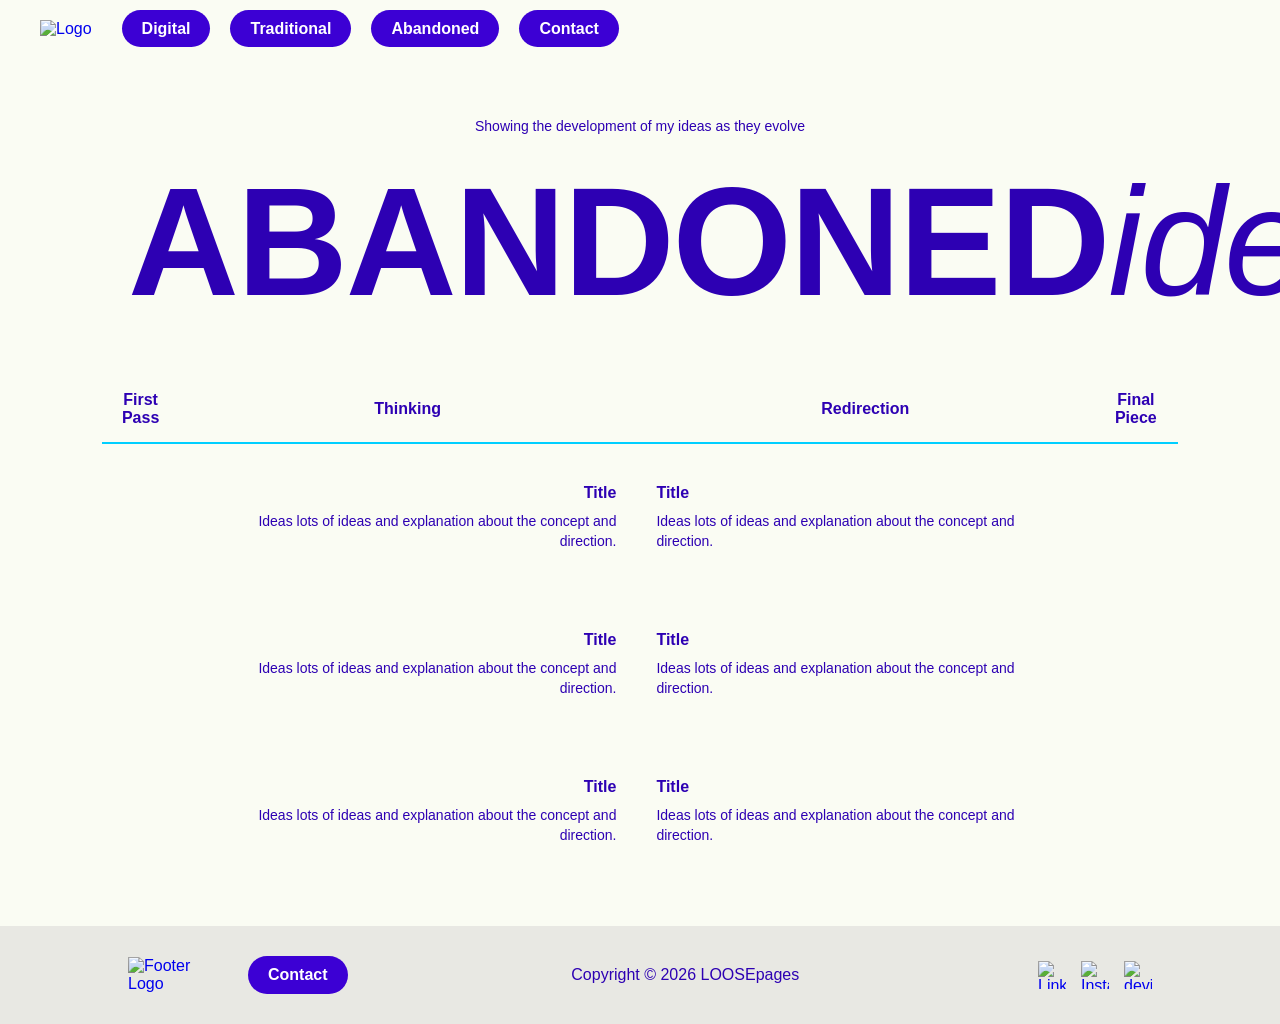
==== abandoned.html @ e3949454 "Add files via upload" ====
<!DOCTYPE html>
<html lang="en">
<head>
    <meta charset="UTF-8">
    <title>Abandoned Ideas</title>
    <link rel="stylesheet" href="loosepagesstyle.css">
</head>
<body>

<!-- NAV -->
<header class="navbar">
    <div class="nav-container">
       <div class="nav-left">
        <a href="index.html" class="logo">
            <img src="Favicon.svg" alt="Logo">
        </a>

        <nav>
            <ul class="nav-links">
                <li><a href="digitalwork.html">Digital</a></li>
                <li><a href="traditionalwork.html">Traditional</a></li>
                <li><a href="abandoned.html">Abandoned</a></li>
                <li><a href="contact.html">Contact</a></li>
            </ul>
        </nav>
    </div>
    </div>
</header>

<!-- PAGE HEADER -->
<section class="abandoned-header">
    <p class="subtitle">Showing the development of my ideas as they evolve</p>
    <h1 class="abandoned-title">
        ABANDONED<span>ideas</span>
    </h1>
</section>

<!-- MAIN TABLE CONTENT -->
<section class="abandoned-content">
    <table class="ideas-table">

        <thead>
            <tr>
                <th>First Pass</th>
                <th>Thinking</th>
                <th>Redirection</th>
                <th>Final Piece</th>
            </tr>
        </thead>

        <tbody>

            <!-- ROW 1 -->
            <tr>
                <td>
                    <div class="image-box">
                        <img src="Digital/digital (32).webp" alt="">
                    </div>
                </td>

                <td class="text-cellleft">
                    <h4>Title</h4>
                    <p>Ideas lots of ideas and explanation about the concept and direction.</p>
                </td>

                <td class="text-cellright">
                    <h4>Title</h4>
                    <p>Ideas lots of ideas and explanation about the concept and direction.</p>
                </td>

                <td>
                    <div class="image-box">
                        <img src="Digital/digital (40).webp" alt="">
                    </div>
                </td>
            </tr>

            <!-- ROW 2 -->
            <tr>
                <td>
                    <div class="image-box">
                        <img src="Digital/digital (27).webp" alt="">
                    </div>
                </td>

                <td class="text-cellleft">
                    <h4>Title</h4>
                    <p>Ideas lots of ideas and explanation about the concept and direction.</p>
                </td>

                <td class="text-cellright">
                    <h4>Title</h4>
                    <p>Ideas lots of ideas and explanation about the concept and direction.</p>
                </td>

                <td>
                    <div class="image-box">
                        <img src="Digital/digital (20).webp" alt="">
                    </div>
                </td>
            </tr>

            <tr>
                <td>
                    <div class="image-box">
                        <img src="Digital/digital (43).jpg" alt="">
                    </div>
                </td>

                <td class="text-cellleft">
                    <h4>Title</h4>
                    <p>Ideas lots of ideas and explanation about the concept and direction.</p>
                </td>

                <td class="text-cellright">
                    <h4>Title</h4>
                    <p>Ideas lots of ideas and explanation about the concept and direction.</p>
                </td>

                <td>
                    <div class="image-box">
                        <img src="Digital/digital (43).jpg" alt="">
                    </div>
                </td>
            </tr>

        </tbody>
    </table>
</section>

<!-- FOOTER -->
<footer>
    <div class="footer-left">
        <a href="index.html">
            <img src="Favicon.svg" alt="Footer Logo">
        </a>
        <a href="contact.html" class="footer-contact">Contact</a>
    </div>

    <div class="footer-center">
        <p>Copyright © 2026 LOOSEpages</p>
    </div>

    <div class="footer-right">
        <a href="https://www.linkedin.com/in/kaylani-reyes-816a67248"><img src="LI.svg" alt="LinkedIn"></a>
        <a href="https://www.instagram.com/wollypog_/"><img src="IG.svg" alt="Instagram"></a>
        <a href="https://www.deviantart.com/wollypog"><img src="Deviant.svg" alt="deviantart"></a>
    </div>
</footer>

</body>
</html>
---- loosepagesstyle.css ----
/* =============== GLOBAL =============== */
* {
    margin: 0;
    padding: 0;
    box-sizing: border-box;
}

body {
    font-family: Arial, Helvetica, sans-serif;
    background-color: #FAFCF3;
    color: #2d00b3;
}

a {
    text-decoration: none;
}

/* =============== NAVBAR =============== */
.navbar {
    position: sticky;
    top: 0;
    background-color: #FAFCF3;
    padding: 20px 40px;
    z-index: 1000;
}

.nav-container {
    display: flex;
    justify-content: flex-start;
    align-items: center;
}

.nav-left {
    display: flex;
    align-items: center;
    gap: 30px;
}

.logo img {
    width: 50px;
}

.nav-links {
    display: flex;
    gap: 20px;
    list-style: none;
    font-weight: bold;
}

.nav-links a {
    background-color: #3c00d4;
    color: white;
    padding: 10px 20px;
    border-radius: 25px;
    transition: 0.3s;
}

.nav-links a:hover {
    background-color: #26008a;
}

/* =============== HERO =============== */
.hero {
  margin-top: 30px;
     background-color: #F5F5F5; 
    border-radius: 12px;       
box-shadow: 9px 4px 20.9px 9px rgba(47, 0, 159, 0.17);
padding-top: 2%;
}

.hero-content {
    display: flex;
    flex-wrap: wrap;
    align-items: center;
    gap: 50px;
    padding-left: 200px;
}

.hero-image img {
    max-width: 500px;
    width: auto;
}

.hero-text {
    max-width: 500px;
}

.hero-text h1 {
    font-size: 40px;
    margin-bottom: 20px;
}

.hero-text p {
    margin-bottom: 15px;
}

.cta-button {
    display: inline-block;
    background-color: #3c00d4;
    color: white;
    padding: 15px 30px;
    border-radius: 30px;
    margin-top: 15px;
    font-weight: bold;
}

/* =============== TITLE SECTION =============== */
.title-section {
    padding: 80px 10%;
}

.big-title {
    font-size: clamp(60px, 20vw, 210px);
    text-align: center;
    line-height: 1;
    font-weight: bold;
        font-style: italic;
    margin-bottom: 40px;
    text-align: center; 
}

.big-title span {
    font-weight:lighter;
    font-style: italic;
margin-bottom: 40px;
    font-size: clamp(60px, 20vw, 210px);
    text-align: center;
    line-height: 1;
}

.about-grid {
    display: flex;
    flex-wrap: wrap;
    gap: 60px;
    padding-top: 5%;
}

.about-text {
    flex: 2;
    padding-right: 5%;
}

.recent {
    flex: 1;
    border-left: 3px solid #00cfff;
    padding-left: 20px;
}

/* =============== IMAGE GRID =============== */
.image-grid {
    display: flex;
    flex-wrap: wrap;
    gap: 40px;
    padding: 80px 10%;
    align-items: flex-start;
}

.small-grid {
    display: grid;
    grid-template-columns: repeat(2, 1fr);
    gap: 30px;
}

.small-grid img,
.large-image img {
    width: 100%;
}

.large-image {
    flex: 1;
}

/* =============== FOOTER =============== */
footer {
    display: flex;
    justify-content: space-between;
    align-items: center;
    padding: 30px 10%;
    background-color: #e8e8e3;
    flex-wrap: wrap;
    gap: 20px;
}

/* LEFT SIDE */
.footer-left {
    display: flex;
    align-items: center;
    gap: 20px;
}

.footer-left img {
    width: 100px;
    height: auto;
    display: block;
}

/* CONTACT BUTTON */
.footer-contact {
    background-color: #3c00d4;
    color: white;
    padding: 10px 20px;
    border-radius: 25px;
    font-weight: bold;
}

/* RIGHT SIDE ICONS */
.footer-right {
    display: flex;
    align-items: center;
}

.footer-right img {
    width: 28px;
    height: 28px;
    margin-left: 15px;
    display: block;
}
/* ===================================== */
/* ========== CONTACT PAGE ============= */
/* ===================================== */

/* Contact Hero Section */
.contact-hero {
    padding: 60px 10%;
}

.contact-title {
    font-size: clamp(60px, 12vw, 160px);
    font-weight: bold;
    line-height: 0.9;
    text-align: center;

}

.contact-title span {
    font-weight: lighter;
    font-style: italic;
     text-align: center;
}

.contact-intro {
    margin-top: 20px;
    max-width: 800px;
    align-content: center;

}

/* Contact Form Section */
.contact-section {
    display: flex;
    flex-wrap: wrap;
    gap: 60px;
    padding: 60px 10%;
    background-color: #F5F5F5;
}

.contact-image img {
    width: 100%;
    max-width: 500px;
}

.contact-form-wrapper {
    flex: 1;
}

form {
    display: flex;
    flex-direction: column;
    gap: 20px;
}

.name-row {
    display: flex;
    gap: 20px;
}

.form-group {
    display: flex;
    flex-direction: column;
    flex: 1;
}

label {
    font-weight: bold;
    margin-bottom: 6px;
}

input,
textarea {
    padding: 12px;
    border-radius: 8px;
    border: 1px solid #ccc;
    font-size: 14px;
}

input:focus,
textarea:focus {
    outline: none;
    border-color: #3c00d4;
}

.submit-btn {
    margin-top: 20px;
    padding: 15px;
    background-color: #3c00d4;
    color: white;
    border: none;
    border-radius: 30px;
    font-size: 16px;
    font-weight: bold;
    cursor: pointer;
}

.submit-btn:hover {
    background-color: #26008a;
}

/* Contact Links Section */
.contact-links {
    padding: 60px 10%;
    display: flex;
    flex-direction: column;
    gap: 20px;
}

.contact-links a {
    font-size: 28px;
    text-decoration: underline;
}

/* ===================================== */
/* ========== CAROUSEL ================= */
/* ===================================== */

.carousel{
    display: flex;
    width: 100%;
    padding-top: 3%;
    overflow-x: auto;
}

.carousel::-webkit-scrollbar {display: none;} 

.carousel-trackdigital {
    display: flex;
    gap: 15px;
    animation: spin 80s infinite linear;
}
.carousel-tracktraditional {
    display: flex;
    gap: 15px;
    animation: spin 35s infinite linear;
}

.carousel-item {
    flex: 0 0 5em;}
.carousel-item img {
    max-height: 30em;
    min-height: 30em;
    width:fit-content;
}

@keyframes spin{from {translate: 0;}
                to {translate: -50%;}
            }

.gallery-title-section {
    padding: 0% 10%;
}

.gallery-title {
    font-size: clamp(60px, 12vw, 150px);
    font-weight: bold;
    line-height: 1;
}

.gallery-title span {
    font-weight: lighter;
    font-style: italic;
}

.gallery-sub {
    margin-top: 10px;
}

/* ===================================== */
/* ========== MASONRY GALLERY ========== */
/* ===================================== */

.masonry-gallery {
    column-count: 3;
    column-gap: 30px;
    padding: 60px 10%;
}

.gallery-item {
    break-inside:auto;
    margin-bottom: 40px;
}

.gallery-item img {
    width: 100%;
    display: block;
}

.gallery-meta {
    text-align: left;
    margin-top: 10px;
}

.gallery-meta h4 {
    margin-bottom: 3px;
}

/* ================= ABANDONED PAGE ================= */

.abandoned-header {
    text-align: center;
    padding: 60px 10% 20px;
}

.subtitle {
    font-size: 14px;
    margin-bottom: 20px;
}

.abandoned-title {
 font-size: clamp(60px, 12vw, 160px);
    font-weight: bold;
    letter-spacing: -2px;
    padding-left: 0%;
}

.abandoned-title span {
    font-style: italic;
    font-weight: lighter;
}

/* TABLE STYLING */

.abandoned-content {
    padding: 40px 8%;
}

.ideas-table {
    width: 100%;
    border-collapse: collapse;
}

.ideas-table thead th {
    text-align: center;
    font-weight: bold;
    padding-bottom: 15px;
    border-bottom: 2px solid #00cfff;
}

.ideas-table td {
    padding: 40px 20px;
    vertical-align: top;
}

/* Image Boxes */

.image-box {
    padding: 10px;
}

.image-box img {
    width: 100%;
    height: auto;
    display: block;
}

/* Text Cells */

.text-cellleft h4 {
    font-weight: bold;
    margin-bottom: 10px;
    text-align: right;
}

.text-cellleft p {
    font-size: 14px;
    line-height: 1.4;
    text-align: right;
}

.text-cellright h4 {
    font-weight: bold;
    margin-bottom: 10px;
}

.text-cellright p {
    font-size: 14px;
    line-height: 1.4;
}


/* =============== RESPONSIVE =============== */
@media (max-width: 900px) {
    .big-title {
        font-size: 60px;
    }

    .hero-content {
        flex-direction: column;
        text-align: left;
    }

    .image-grid {
        flex-direction: column;
    }

    footer {
        flex-direction: column;
        text-align: center;
    }

    /* Contact Responsive */
.contact-section {
    flex-direction: column;
}

.name-row {
    flex-direction: column;
}

.contact-title {
    text-align: left;
}

.masonry-gallery {
    column-count: 1;
}

.carousel-section {
    flex-direction: column;
}
}
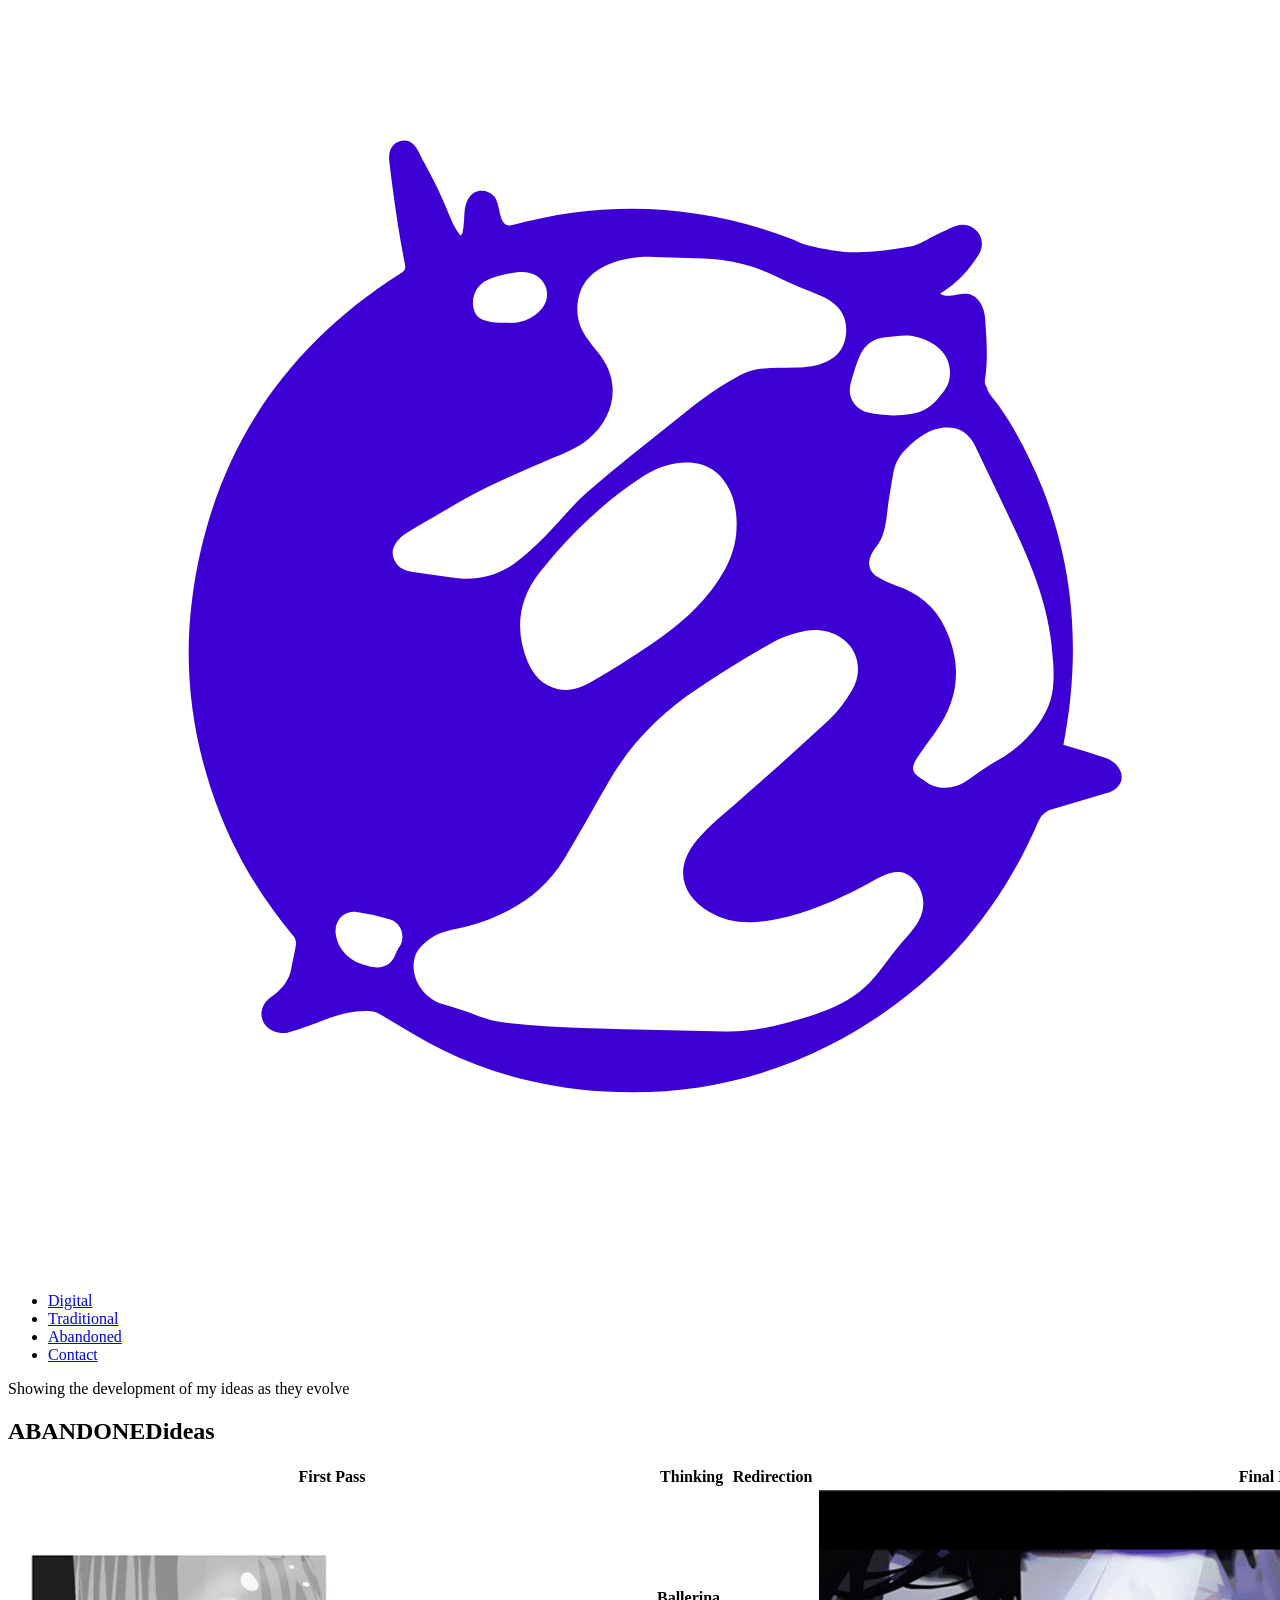
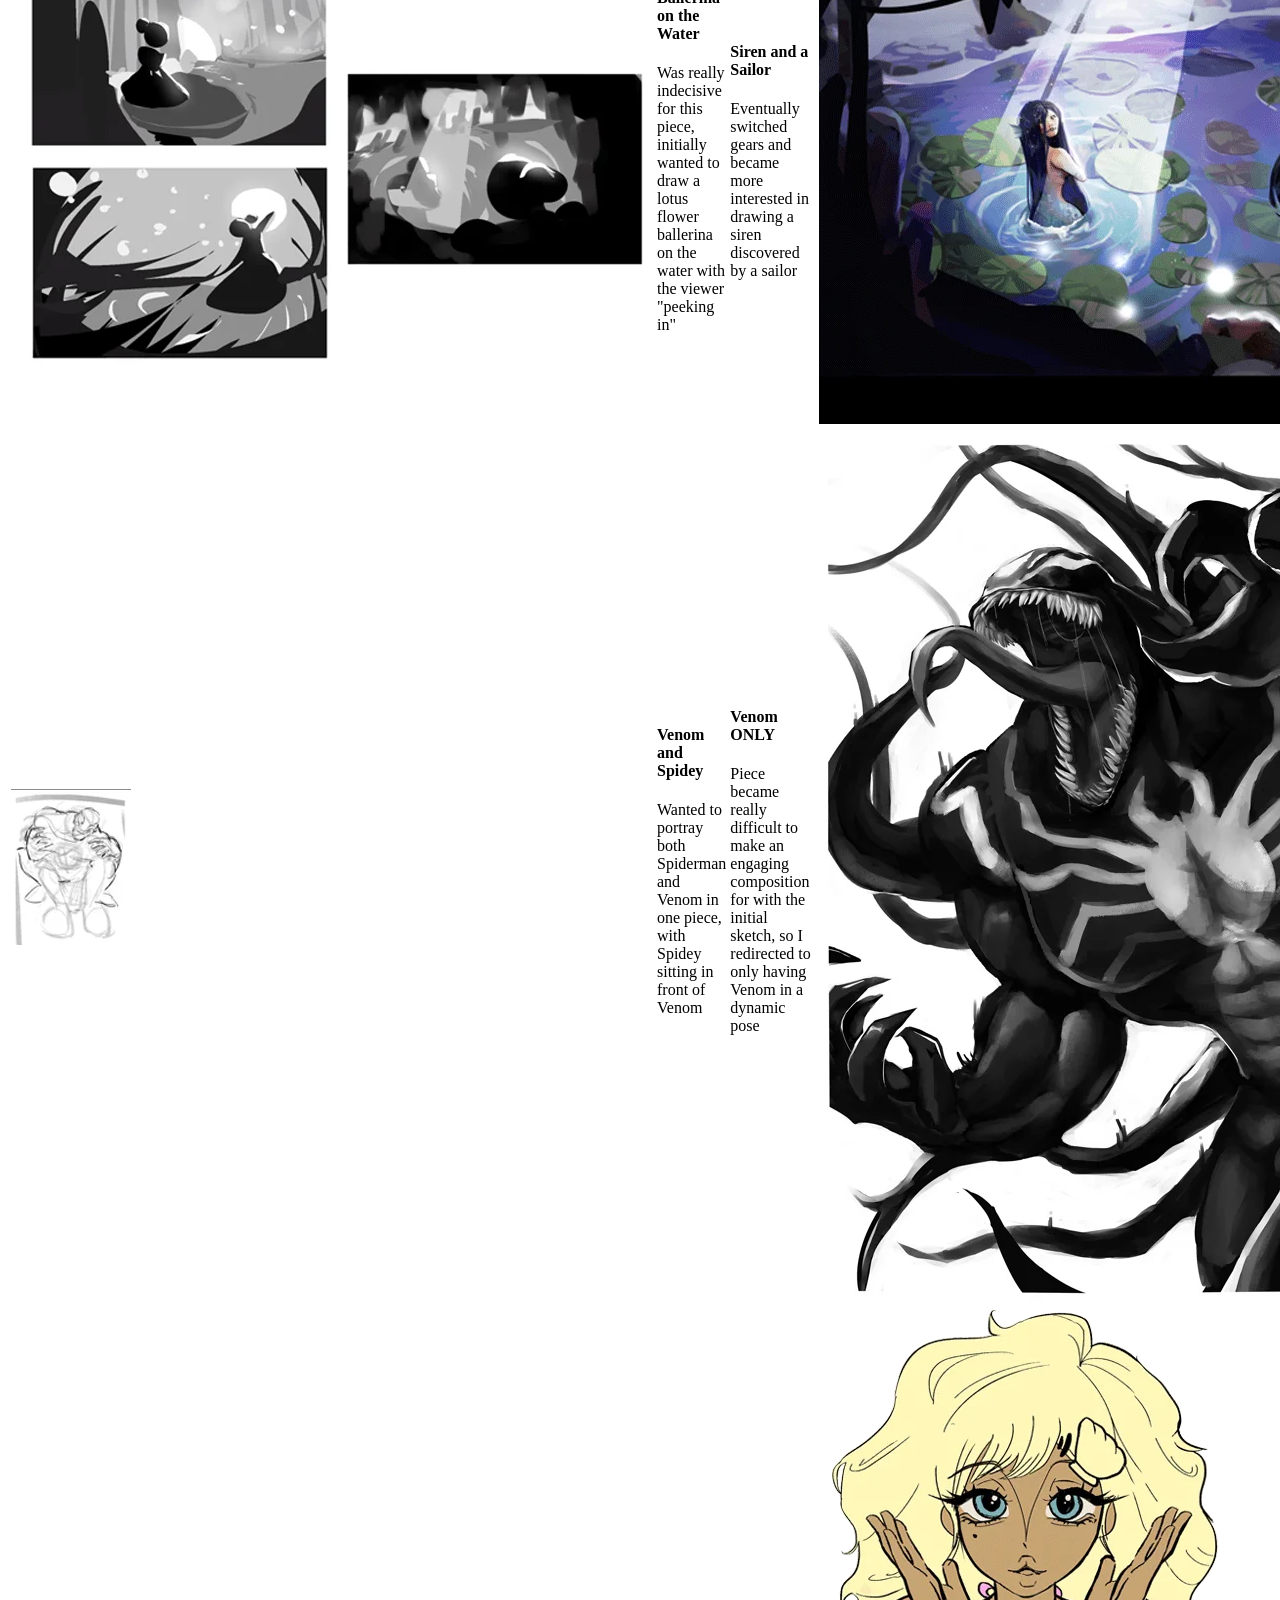
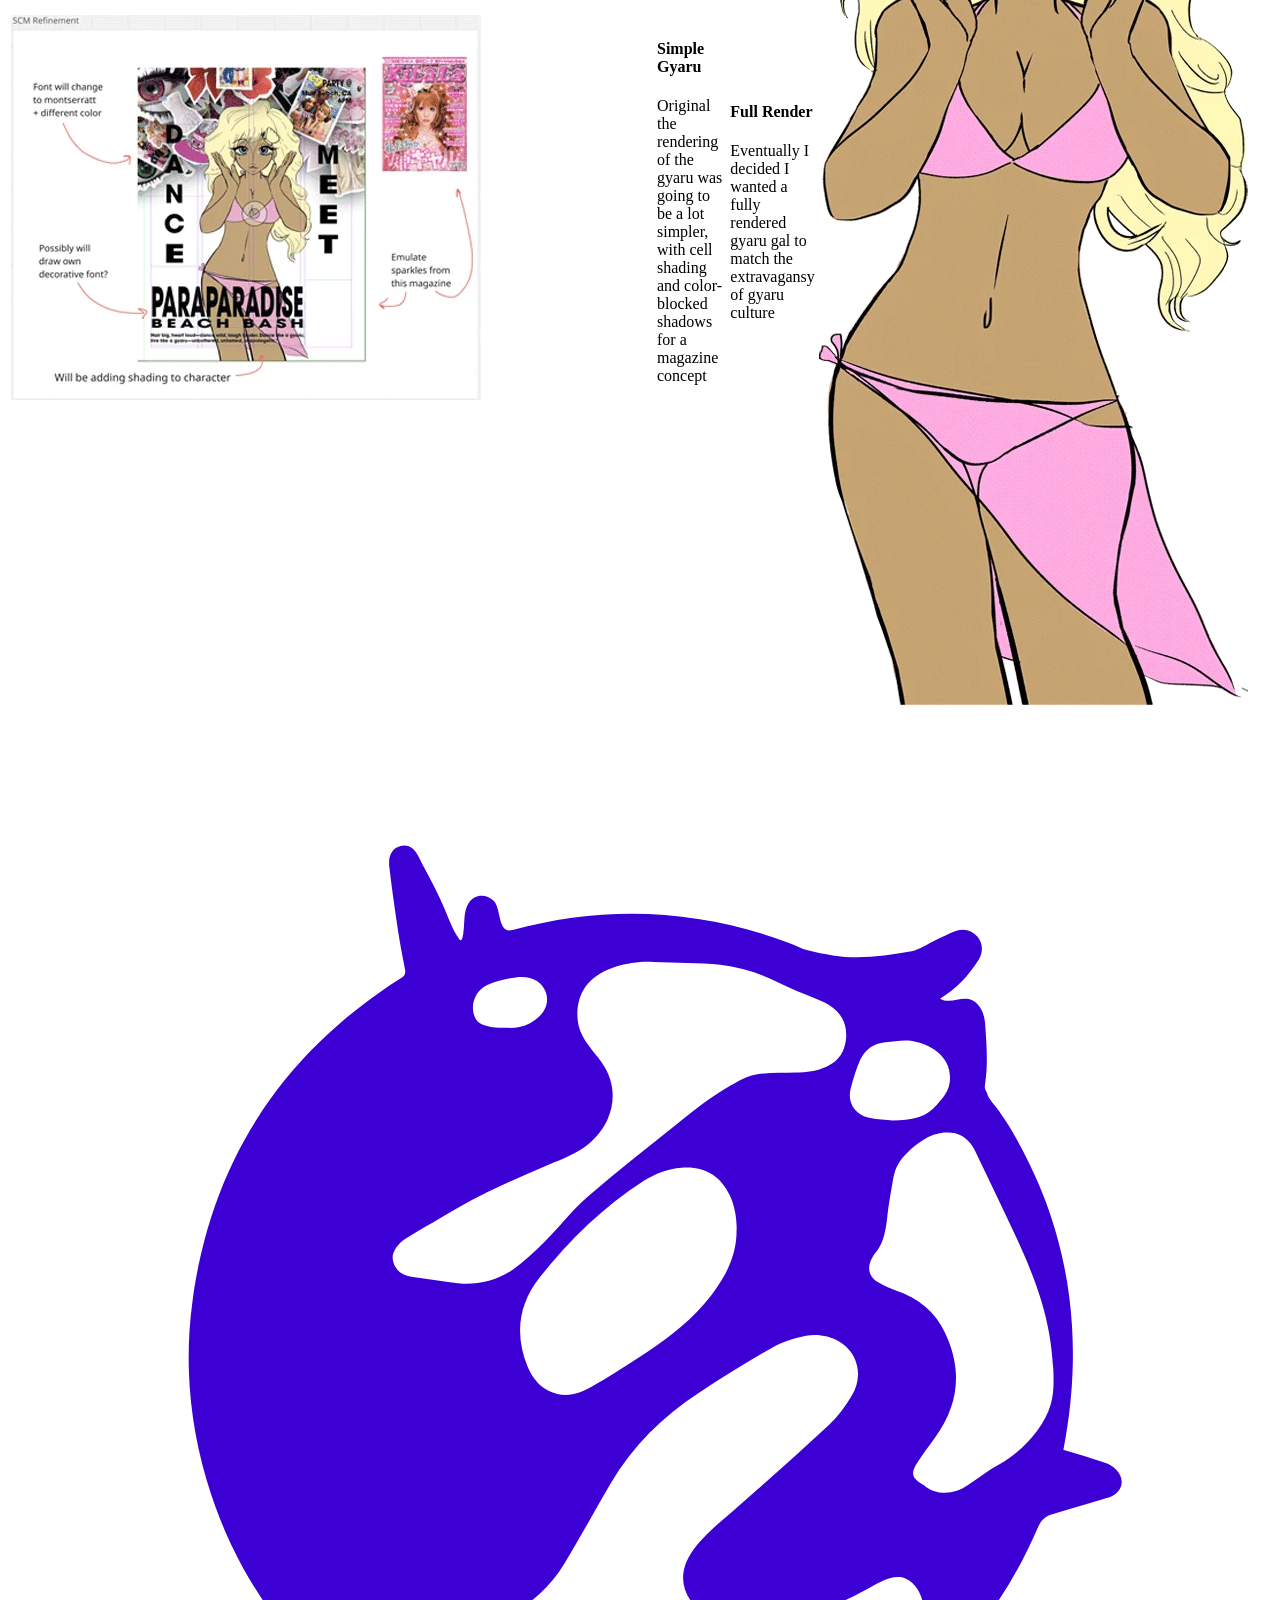
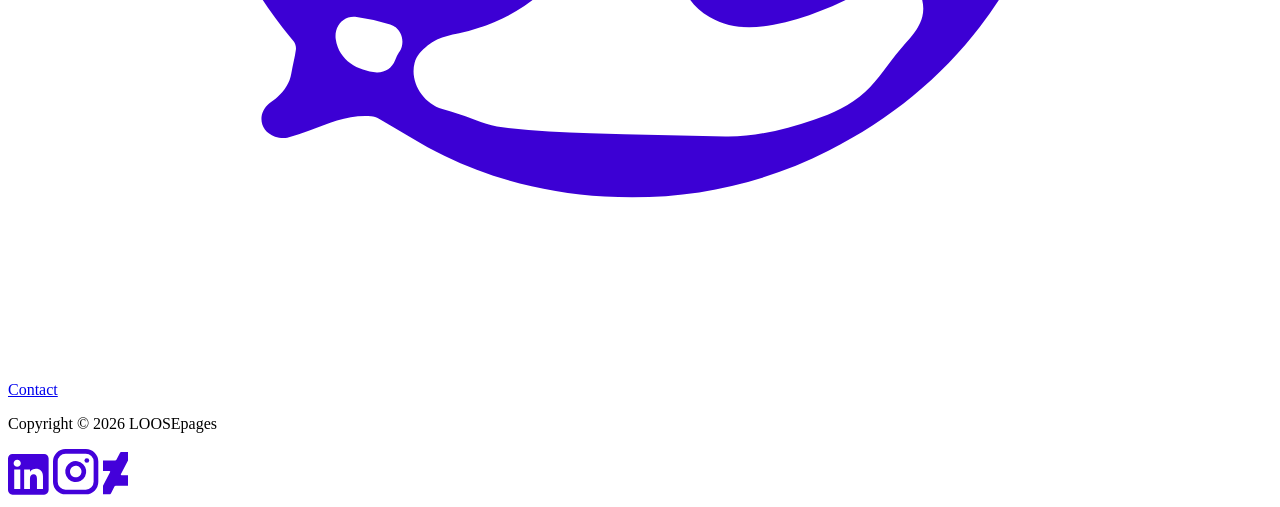
==== commit 1bb279e7: "Add files via upload" ====
--- a/abandoned.html
+++ b/abandoned.html
@@ -4,6 +4,7 @@
     <meta charset="UTF-8">
     <title>Abandoned Ideas</title>
     <link rel="stylesheet" href="loosepagesstyle.css">
+    <link rel="icon" type="image/x-icon" href="Favicon.svg">
 </head>
 <body>
 
@@ -59,13 +60,17 @@
                 </td>
 
                 <td class="text-cellleft">
-                    <h4>Title</h4>
-                    <p>Ideas lots of ideas and explanation about the concept and direction.</p>
+                    <h4>Ballerina on the Water</h4>
+                    <p>Was really indecisive for this piece,
+                       initially wanted to draw a lotus flower ballerina on the water
+                       with the viewer "peeking in"
+                    </p>
                 </td>
 
                 <td class="text-cellright">
-                    <h4>Title</h4>
-                    <p>Ideas lots of ideas and explanation about the concept and direction.</p>
+                    <h4>Siren and a Sailor</h4>
+                    <p>Eventually switched gears and became more interested in 
+                        drawing a siren discovered by a sailor</p>
                 </td>
 
                 <td>
@@ -84,13 +89,17 @@
                 </td>
 
                 <td class="text-cellleft">
-                    <h4>Title</h4>
-                    <p>Ideas lots of ideas and explanation about the concept and direction.</p>
+                    <h4>Venom and Spidey</h4>
+                    <p>Wanted to portray both Spiderman and Venom in one piece, with Spidey
+                        sitting in front of Venom
+                    </p>
                 </td>
 
                 <td class="text-cellright">
-                    <h4>Title</h4>
-                    <p>Ideas lots of ideas and explanation about the concept and direction.</p>
+                    <h4>Venom ONLY</h4>
+                    <p>Piece became really difficult to make an engaging composition for with the initial sketch,
+                         so I redirected to only having Venom in a dynamic pose
+                    </p>
                 </td>
 
                 <td>
@@ -103,32 +112,39 @@
             <tr>
                 <td>
                     <div class="image-box">
-                        <img src="Digital/digital (43).jpg" alt="">
+                        <img src="Digital/digital (28).webp" alt="">
                     </div>
                 </td>
 
                 <td class="text-cellleft">
-                    <h4>Title</h4>
-                    <p>Ideas lots of ideas and explanation about the concept and direction.</p>
+                    <h4>Simple Gyaru</h4>
+                    <p>Original the rendering of the gyaru was going to be a lot simpler, 
+                        with cell shading and color-blocked shadows for a magazine concept
+                    </p>
                 </td>
 
                 <td class="text-cellright">
-                    <h4>Title</h4>
-                    <p>Ideas lots of ideas and explanation about the concept and direction.</p>
+                    <h4>Full Render</h4>
+                    <p>Eventually I decided I wanted a fully rendered gyaru gal to match the
+                        extravagansy of gyaru culture
+                    </p>
                 </td>
 
                 <td>
                     <div class="image-box">
-                        <img src="Digital/digital (43).jpg" alt="">
+                        <img src="Digital/digital (2).webp" alt="">
                     </div>
                 </td>
             </tr>
-
+            
         </tbody>
     </table>
 </section>
 
-<!-- FOOTER -->
+
+
+</body>
+
 <footer>
     <div class="footer-left">
         <a href="index.html">
@@ -147,6 +163,4 @@
         <a href="https://www.deviantart.com/wollypog"><img src="Deviant.svg" alt="deviantart"></a>
     </div>
 </footer>
-
-</body>
 </html>
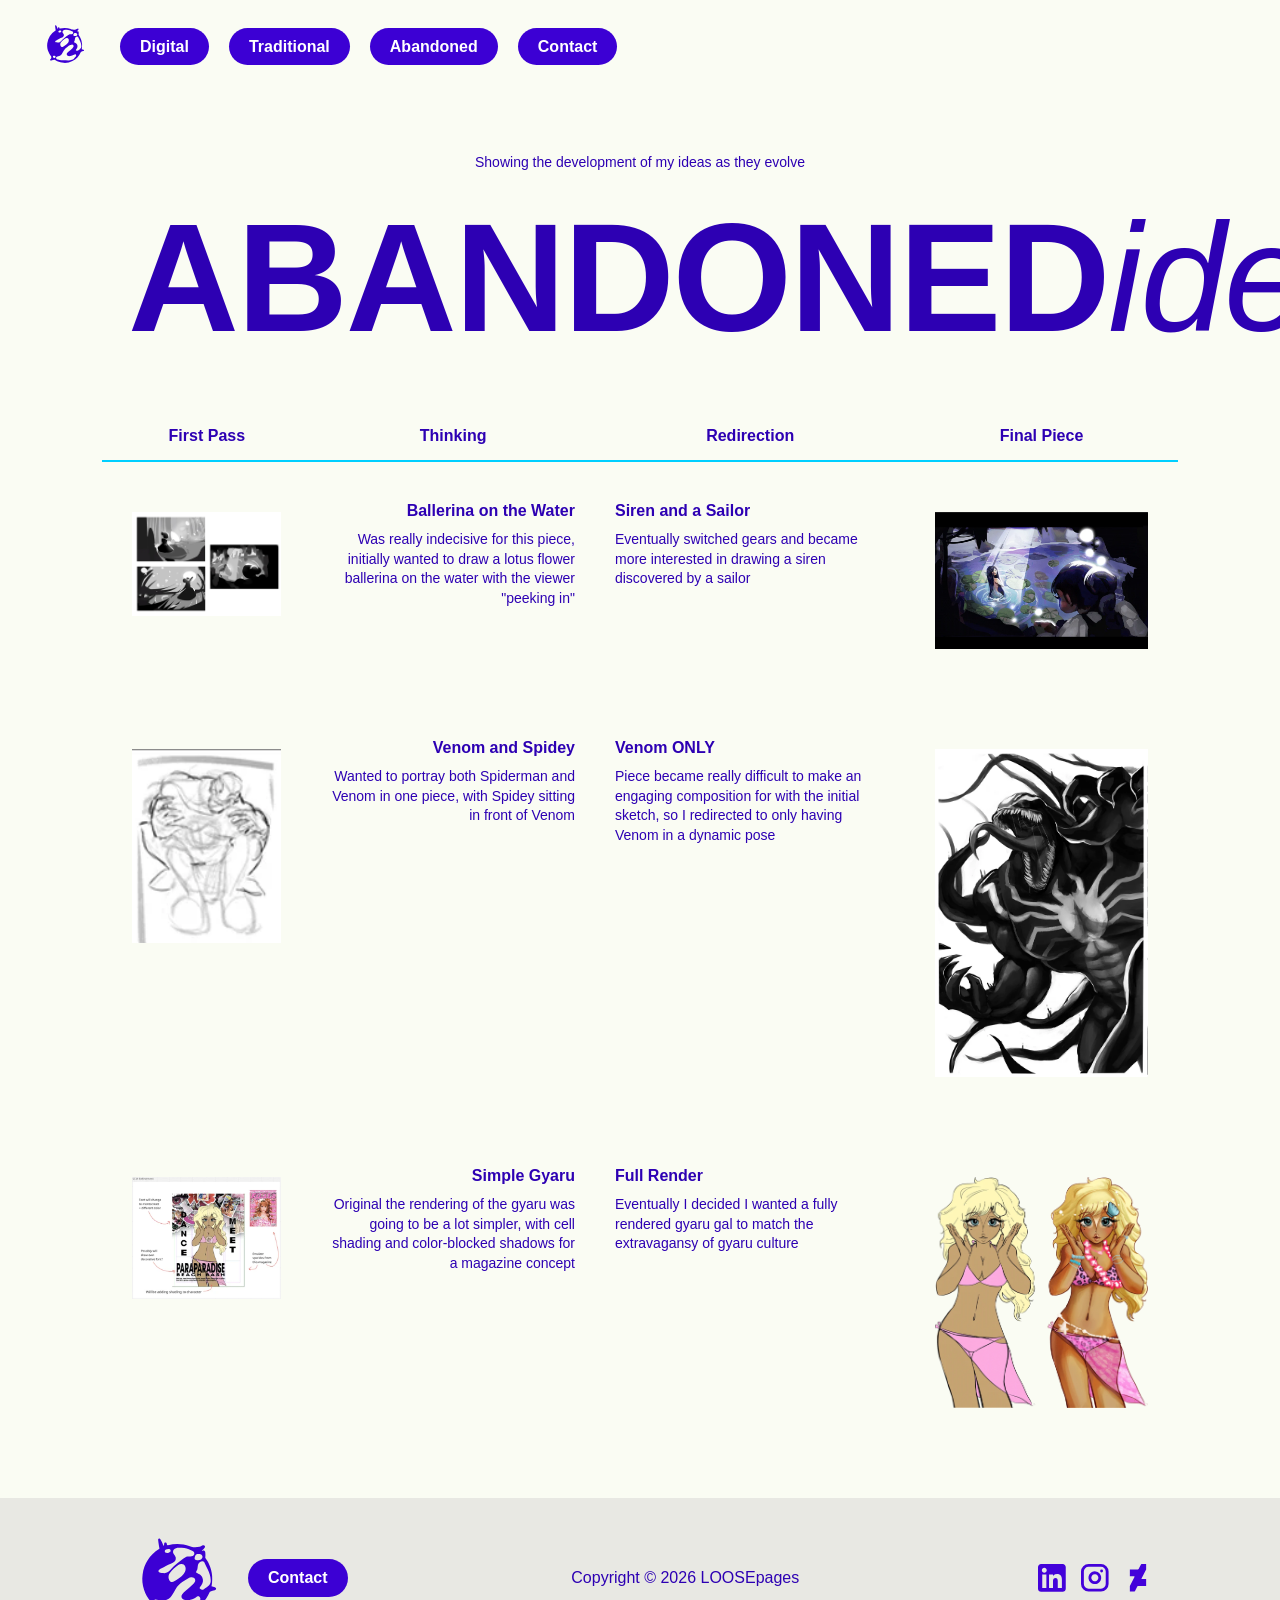
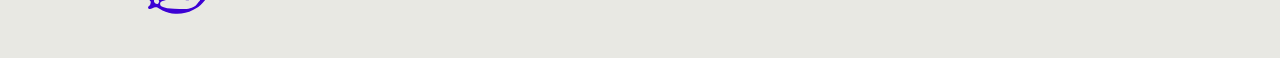
==== commit 22b7d64a: "Add files via upload" ====
--- a/abandoned.html
+++ b/abandoned.html
@@ -3,6 +3,17 @@
 <head>
     <meta charset="UTF-8">
     <title>Abandoned Ideas</title>
+    
+<!-- Google tag (gtag.js) -->
+<script async src="https://www.googletagmanager.com/gtag/js?id=G-NQSBV1KRGG"></script>
+<script>
+  window.dataLayer = window.dataLayer || [];
+  function gtag(){dataLayer.push(arguments);}
+  gtag('js', new Date());
+
+  gtag('config', 'G-NQSBV1KRGG');
+</script>
+    
     <link rel="stylesheet" href="loosepagesstyle.css">
     <link rel="icon" type="image/x-icon" href="Favicon.svg">
 </head>
--- a/loosepagesstyle.css
+++ b/loosepagesstyle.css
@@ -0,0 +1,558 @@
+/* =============== GLOBAL =============== */
+* {
+    margin: 0;
+    padding: 0;
+    box-sizing: border-box;
+}
+
+body {
+    font-family: Arial, Helvetica, sans-serif;
+    background-color: #FAFCF3;
+    color: #2d00b3;
+}
+
+a {
+    text-decoration: none;
+}
+
+/* =============== NAVBAR =============== */
+.navbar {
+    position: sticky;
+    top: 0;
+    background-color: #FAFCF3;
+    padding: 20px 40px;
+    z-index: 1000;
+}
+
+.nav-container {
+    display: flex;
+    justify-content: flex-start;
+    align-items: center;
+}
+
+.nav-left {
+    display: flex;
+    align-items: center;
+    gap: 30px;
+}
+
+.logo img {
+    width: 50px;
+}
+
+.nav-links {
+    display: flex;
+    gap: 20px;
+    list-style: none;
+    font-weight: bold;
+}
+
+.nav-links a {
+    background-color: #3c00d4;
+    color: white;
+    padding: 10px 20px;
+    border-radius: 25px;
+    transition: 0.3s;
+}
+
+.nav-links a:hover {
+    background-color: #26008a;
+}
+
+/* =============== HERO =============== */
+.hero {
+  margin-top: 30px;
+     background-color: #F5F5F5; 
+    border-radius: 12px;       
+box-shadow: 9px 4px 20.9px 9px rgba(47, 0, 159, 0.17);
+padding-top: 2%;
+}
+
+.hero-content {
+    display: flex;
+    flex-wrap: wrap;
+    align-items: center;
+    gap: 50px;
+    padding-left: 200px;
+}
+
+.hero-image img {
+    max-width: 500px;
+    width: auto;
+}
+
+
+.hero-text h1 {
+    font-size: 70px;
+    margin-bottom: 20px;
+}
+
+.hero-text p {
+    font-size: 20px;
+    margin-bottom: 15px;
+    max-width: 700px;
+}
+
+.cta-button {
+    display: inline-block;
+    background-color: #3c00d4;
+    color: white;
+    padding: 15px 30px;
+    border-radius: 80px;
+    margin-top: 15px;
+    font-weight: bold;
+    font-size: 24px;
+}
+
+/* =============== TITLE SECTION =============== */
+.title-section {
+    padding: 80px 10%;
+}
+
+.big-title {
+    font-size: clamp(60px, 20vw, 210px);
+    text-align: center;
+    line-height: 1;
+    font-weight: bold;
+        font-style: italic;
+    margin-bottom: 40px;
+    text-align: center; 
+}
+
+.big-title span {
+    font-weight:lighter;
+    font-style: italic;
+margin-bottom: 40px;
+    font-size: clamp(60px, 20vw, 210px);
+    text-align: center;
+    line-height: 1;
+}
+
+.about-grid {
+    display: flex;
+    flex-wrap: wrap;
+    gap: 60px;
+    padding-top: 5%;
+}
+
+.about-text {
+    flex: 2;
+    padding-right: 5%;
+}
+
+.recent {
+    flex: 1;
+    border-left: 3px solid #00cfff;
+    padding-left: 20px;
+}
+
+/* =============== IMAGE GRID =============== */
+.image-grid {
+    display: flex;
+    flex-wrap: wrap;
+    gap: 40px;
+    padding: 80px 10%;
+    align-items: flex-start;
+}
+
+.small-grid {
+    display: grid;
+    grid-template-columns: repeat(2, 1fr);
+    gap: 30px;
+        max-width: 40%;
+}
+
+#decor-grid {rotate: 90deg;
+    max-width: 80%;
+           }
+#decor-gridR {rotate: 270deg;
+            max-width: 80%}
+
+
+.small-grid img,
+.large-image img {
+    width: 100%;
+}
+
+.large-image {
+    flex: 1;
+        max-width: 50%;
+        margin: auto;
+}
+
+/* =============== FOOTER =============== */
+footer {
+    display: flex;
+    justify-content: space-between;
+    align-items: center;
+    padding: 30px 10%;
+    background-color: #e8e8e3;
+    flex-wrap: wrap;
+    gap: 20px;
+}
+
+/* LEFT SIDE */
+.footer-left {
+    display: flex;
+    align-items: center;
+    gap: 20px;
+}
+
+.footer-left img {
+    width: 100px;
+    height: auto;
+    display: block;
+}
+
+/* CONTACT BUTTON */
+.footer-contact {
+    background-color: #3c00d4;
+    color: white;
+    padding: 10px 20px;
+    border-radius: 25px;
+    font-weight: bold;
+}
+
+/* RIGHT SIDE ICONS */
+.footer-right {
+    display: flex;
+    align-items: center;
+}
+
+.footer-right img {
+    width: 28px;
+    height: 28px;
+    margin-left: 15px;
+    display: block;
+}
+/* ===================================== */
+/* ========== CONTACT PAGE ============= */
+/* ===================================== */
+
+/* Contact Hero Section */
+.contact-hero {
+    padding: 60px 10%;
+}
+
+.contact-title {
+    font-size: clamp(60px, 12vw, 160px);
+    font-weight: bold;
+    line-height: 0.9;
+    text-align: center;
+    margin: 20px auto;
+}
+
+.contact-title span {
+    font-weight: lighter;
+    font-style: italic;
+     text-align: center;
+}
+
+.contact-intro {
+    margin: 20px auto;
+    max-width: 800px;
+
+}
+
+/* Contact Form Section */
+.contact-section {
+    display: flex;
+    flex-wrap: wrap;
+    gap: 60px;
+    padding: 60px 10%;
+    background-color: #F5F5F5;
+}
+
+.contact-image img {
+    width: 100%;
+    max-width: 500px;
+}
+
+.contact-form-wrapper {
+    flex: 1;
+}
+
+form {
+    display: flex;
+    flex-direction: column;
+    gap: 20px;
+}
+
+.name-row {
+    display: flex;
+    gap: 20px;
+}
+
+.form-group {
+    display: flex;
+    flex-direction: column;
+    flex: 1;
+}
+
+label {
+    font-weight: bold;
+    margin-bottom: 6px;
+}
+
+input,
+textarea {
+    padding: 12px;
+    border-radius: 8px;
+    border: 1px solid #ccc;
+    font-size: 14px;
+}
+
+input:focus,
+textarea:focus {
+    outline: none;
+    border-color: #3c00d4;
+}
+
+.submit-btn {
+    margin-top: 20px;
+    padding: 15px;
+    background-color: #3c00d4;
+    color: white;
+    border: none;
+    border-radius: 30px;
+    font-size: 16px;
+    font-weight: bold;
+    cursor: pointer;
+}
+
+.submit-btn:hover {
+    background-color: #26008a;
+}
+
+/* Contact Links Section */
+.contact-links {
+    padding: 60px 10%;
+    display: flex;
+    flex-direction: column;
+    gap: 20px;
+}
+
+.contact-links a {
+    font-size: 28px;
+    text-decoration: underline;
+}
+/* ================================================= */
+/* ========== DIGITAL/TRADITIONAL PAGES ============ */
+/* ================================================= */
+
+.video {
+    display: flex;
+    justify-content: center;
+    gap: 50px;
+}
+
+
+/* ========== CAROUSEL ================= */
+
+.carousel{
+    display: flex;
+    width: 100%;
+    padding-top: 2%;
+    overflow-x: auto;
+}
+
+.carousel::-webkit-scrollbar {display: none;} 
+
+.carousel-trackdigital {
+    display: flex;
+    gap: 15px;
+    animation: spin 80s infinite linear;
+}
+.carousel-tracktraditional {
+    display: flex;
+    gap: 15px;
+    animation: spin 35s infinite linear;
+}
+
+.carousel-item {
+    flex: 0 0 5em;}
+.carousel-item img {
+    max-height: 30em;
+    min-height: 30em;
+    width:fit-content;
+}
+
+@keyframes spin{from {translate: 0;}
+                to {translate: -50%;}
+            }
+
+.gallery-title-section {
+    padding: 0% 10%;
+    margin: 20px auto;
+}
+
+.gallery-title {
+    font-size: clamp(60px, 12vw, 130px);
+    font-weight: bold;
+    line-height: 1;
+    margin: 20px auto;
+}
+
+.gallery-title span {
+    font-weight: lighter;
+    font-style: italic;
+}
+
+.gallery-sub {
+    margin-top: 10px;
+}
+
+/* ========== MASONRY GALLERY ========== */
+
+.masonry-gallery {
+    column-count: 3;
+    column-gap: 30px;
+    padding: 60px 10%;
+}
+
+.gallery-item {
+    break-inside:auto;
+    margin-bottom: 40px;
+}
+
+.gallery-item img {
+    width: 100%;
+    display: block;
+}
+
+.gallery-meta {
+    text-align: left;
+    margin-top: 10px;
+    width: 100%;
+    padding: 10px;
+}
+
+.gallery-meta h4 {
+    margin-bottom: 3px;
+}
+
+/* ================= ABANDONED PAGE ================= */
+
+.abandoned-header {
+    text-align: center;
+    padding: 60px 10% 20px;
+}
+
+.subtitle {
+    font-size: 14px;
+    margin-bottom: 20px;
+}
+
+.abandoned-title {
+ font-size: clamp(60px, 12vw, 160px);
+    font-weight: bold;
+    letter-spacing: -2px;
+    padding-left: 0%;
+}
+
+.abandoned-title span {
+    font-style: italic;
+    font-weight: lighter;
+}
+
+/* TABLE STYLING */
+
+.abandoned-content {
+    padding: 40px 8%;
+}
+
+.ideas-table {
+    width: 100%;
+    border-collapse: collapse;
+}
+
+.ideas-table thead th {
+    text-align: center;
+    font-weight: bold;
+    padding-bottom: 15px;
+    border-bottom: 2px solid #00cfff;
+}
+
+.ideas-table td {
+    padding: 40px 20px;
+    vertical-align: top;
+}
+
+/* Image Boxes */
+
+.image-box {
+    padding: 10px;
+}
+
+.image-box img {
+    width: 100%;
+    height: auto;
+    display: block;
+}
+
+/* Text Cells */
+
+.text-cellleft h4 {
+    font-weight: bold;
+    margin-bottom: 10px;
+    text-align: right;
+}
+
+.text-cellleft p {
+    font-size: 14px;
+    line-height: 1.4;
+    text-align: right;
+}
+
+.text-cellright h4 {
+    font-weight: bold;
+    margin-bottom: 10px;
+}
+
+.text-cellright p {
+    font-size: 14px;
+    line-height: 1.4;
+}
+
+
+/* =============== RESPONSIVE =============== */
+@media (max-width: 900px) {
+    .big-title {
+        font-size: 60px;
+    }
+
+    .hero-content {
+        flex-direction: column;
+        text-align: left;
+    }
+
+    .image-grid {
+        flex-direction: column;
+    }
+
+    footer {
+        flex-direction: column;
+        text-align: center;
+    }
+
+    /* Contact Responsive */
+.contact-section {
+    flex-direction: column;
+}
+
+.name-row {
+    flex-direction: column;
+}
+
+.contact-title {
+    text-align: left;
+}
+
+.masonry-gallery {
+    column-count: 1;
+}
+
+.carousel-section {
+    flex-direction: column;
+}
+}
